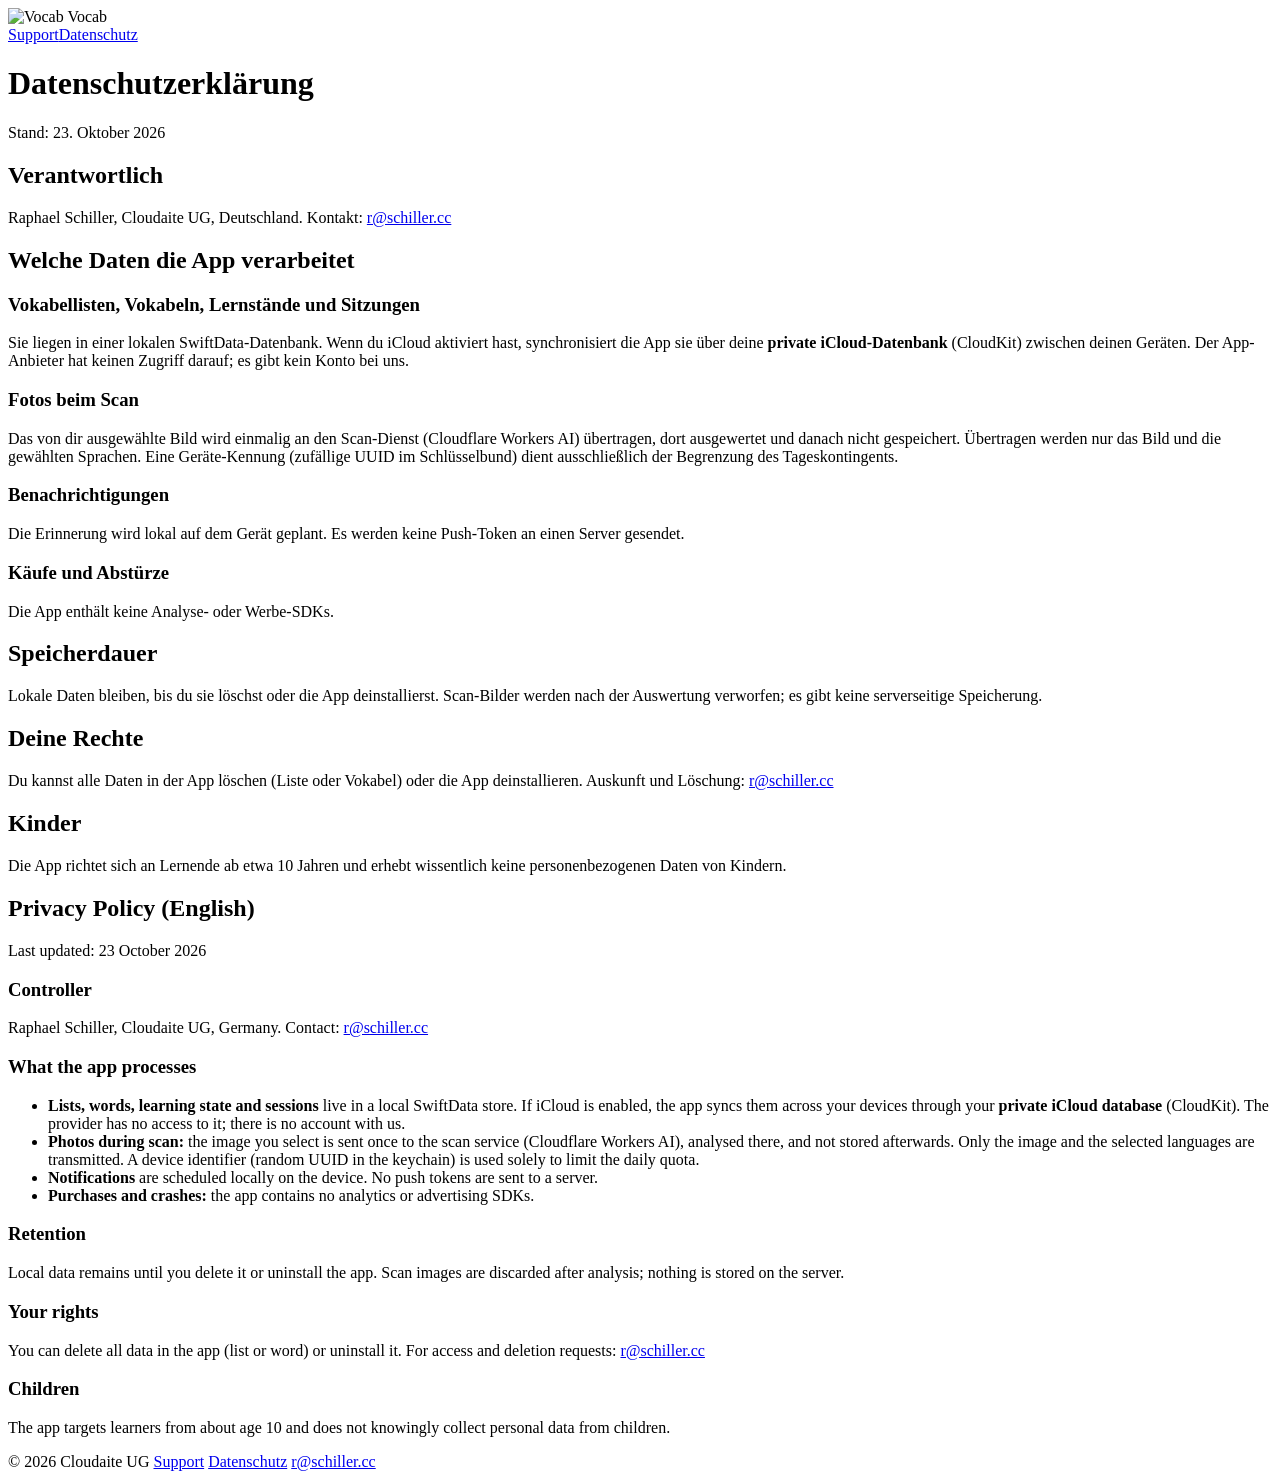
==== privacy/index.html @ ba5f67a6 "Support- und Datenschutzseiten fuer Vocab" ====
<!doctype html>
<html lang="de">
<head>
<meta charset="utf-8">
<meta name="viewport" content="width=device-width,initial-scale=1">
<title>Datenschutz - Vocab</title>
<meta name="description" content="Datenschutzerklärung der Vokabeltrainer-App Vocab.">
<link rel="icon" href="/vocab-site/assets/logo.png">
<link rel="stylesheet" href="/vocab-site/assets/style.css">
</head>
<body><div class="wrap">
<header class="site">
  <img src="/vocab-site/assets/logo.png" alt="Vocab">
  <span class="brand">Vocab</span>
  <nav><a href="/vocab-site/support/">Support</a><a href="/vocab-site/privacy/">Datenschutz</a></nav>
</header>

<h1>Datenschutzerklärung</h1>
<p class="lead">Stand: 23. Oktober 2026</p>

<h2>Verantwortlich</h2>
<p>Raphael Schiller, Cloudaite UG, Deutschland. Kontakt: <a href="mailto:r@schiller.cc">r@schiller.cc</a></p>

<h2>Welche Daten die App verarbeitet</h2>
<div class="card">
  <h3>Vokabellisten, Vokabeln, Lernstände und Sitzungen</h3>
  <p>Sie liegen in einer lokalen SwiftData-Datenbank. Wenn du iCloud aktiviert hast, synchronisiert die App sie über deine <strong>private iCloud-Datenbank</strong> (CloudKit) zwischen deinen Geräten. Der App-Anbieter hat keinen Zugriff darauf; es gibt kein Konto bei uns.</p>
</div>
<div class="card">
  <h3>Fotos beim Scan</h3>
  <p>Das von dir ausgewählte Bild wird einmalig an den Scan-Dienst (Cloudflare Workers AI) übertragen, dort ausgewertet und danach nicht gespeichert. Übertragen werden nur das Bild und die gewählten Sprachen. Eine Geräte-Kennung (zufällige UUID im Schlüsselbund) dient ausschließlich der Begrenzung des Tageskontingents.</p>
</div>
<div class="card">
  <h3>Benachrichtigungen</h3>
  <p>Die Erinnerung wird lokal auf dem Gerät geplant. Es werden keine Push-Token an einen Server gesendet.</p>
</div>
<div class="card">
  <h3>Käufe und Abstürze</h3>
  <p>Die App enthält keine Analyse- oder Werbe-SDKs.</p>
</div>

<h2>Speicherdauer</h2>
<p>Lokale Daten bleiben, bis du sie löschst oder die App deinstallierst. Scan-Bilder werden nach der Auswertung verworfen; es gibt keine serverseitige Speicherung.</p>

<h2>Deine Rechte</h2>
<p>Du kannst alle Daten in der App löschen (Liste oder Vokabel) oder die App deinstallieren. Auskunft und Löschung: <a href="mailto:r@schiller.cc">r@schiller.cc</a></p>

<h2>Kinder</h2>
<p>Die App richtet sich an Lernende ab etwa 10 Jahren und erhebt wissentlich keine personenbezogenen Daten von Kindern.</p>

<div class="en">
<h2>Privacy Policy (English)</h2>
<p class="lead">Last updated: 23 October 2026</p>
<h3>Controller</h3>
<p>Raphael Schiller, Cloudaite UG, Germany. Contact: <a href="mailto:r@schiller.cc">r@schiller.cc</a></p>
<h3>What the app processes</h3>
<ul>
  <li><strong>Lists, words, learning state and sessions</strong> live in a local SwiftData store. If iCloud is enabled, the app syncs them across your devices through your <strong>private iCloud database</strong> (CloudKit). The provider has no access to it; there is no account with us.</li>
  <li><strong>Photos during scan:</strong> the image you select is sent once to the scan service (Cloudflare Workers AI), analysed there, and not stored afterwards. Only the image and the selected languages are transmitted. A device identifier (random UUID in the keychain) is used solely to limit the daily quota.</li>
  <li><strong>Notifications</strong> are scheduled locally on the device. No push tokens are sent to a server.</li>
  <li><strong>Purchases and crashes:</strong> the app contains no analytics or advertising SDKs.</li>
</ul>
<h3>Retention</h3>
<p>Local data remains until you delete it or uninstall the app. Scan images are discarded after analysis; nothing is stored on the server.</p>
<h3>Your rights</h3>
<p>You can delete all data in the app (list or word) or uninstall it. For access and deletion requests: <a href="mailto:r@schiller.cc">r@schiller.cc</a></p>
<h3>Children</h3>
<p>The app targets learners from about age 10 and does not knowingly collect personal data from children.</p>
</div>
<footer class="site">
  <span>&copy; 2026 Cloudaite UG</span>
  <a href="/vocab-site/support/">Support</a>
  <a href="/vocab-site/privacy/">Datenschutz</a>
  <a href="mailto:r@schiller.cc">r@schiller.cc</a>
</footer>
</div></body></html>
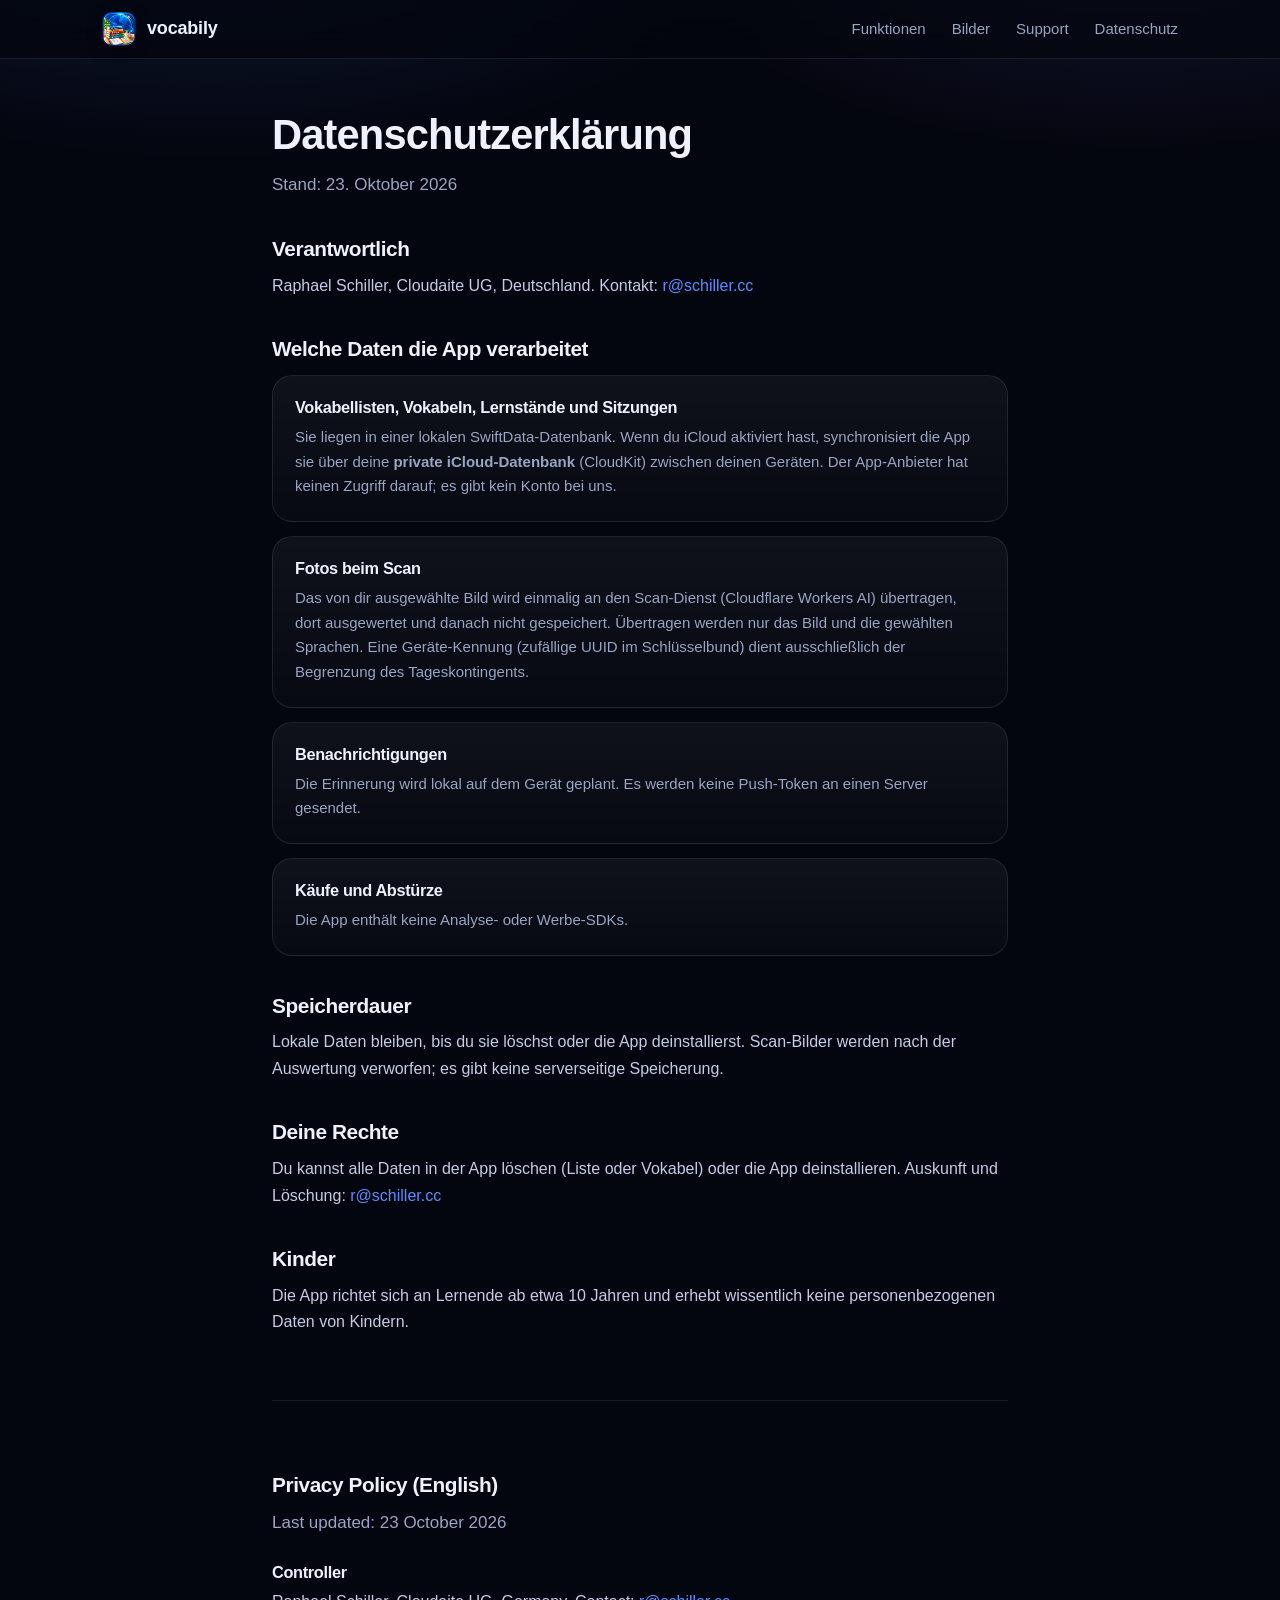
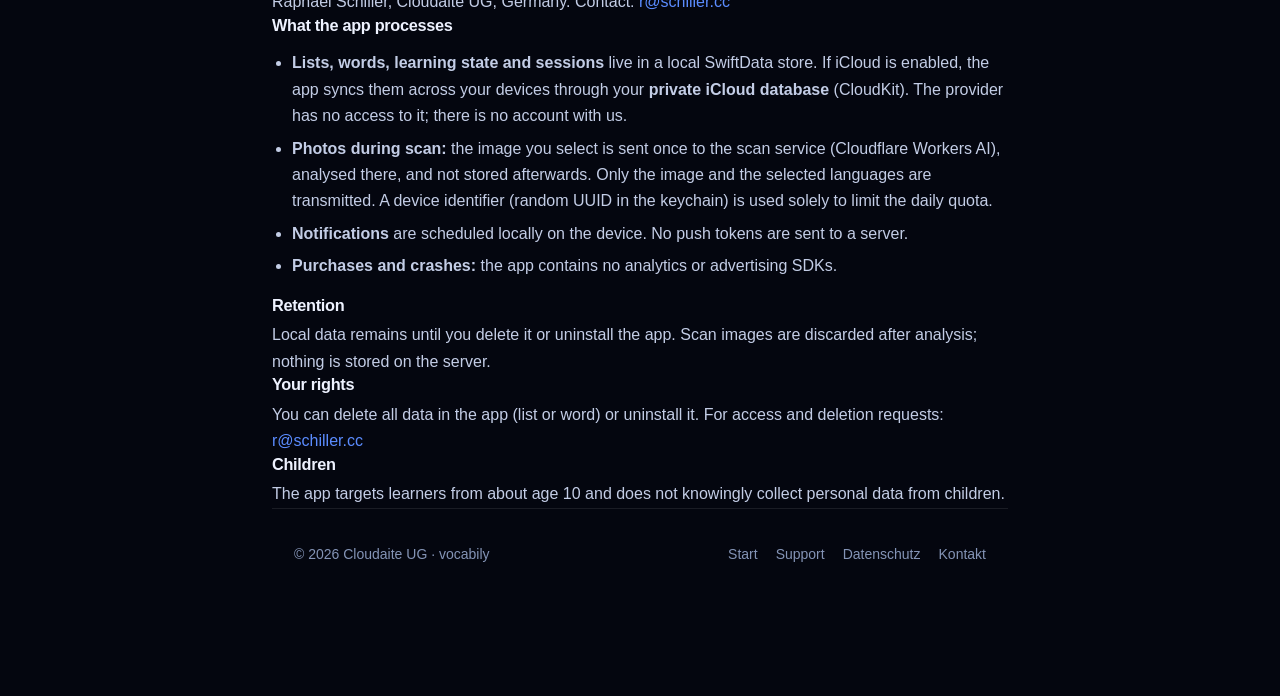
==== commit b6397e02: "Landingpage fuer vocabily - Neue Startseite: dunkles Design, Hero mit App-Mockup, Funktions- und   A" ====
--- a/privacy/index.html
+++ b/privacy/index.html
@@ -3,17 +3,29 @@
 <head>
 <meta charset="utf-8">
 <meta name="viewport" content="width=device-width,initial-scale=1">
-<title>Datenschutz - Vocab</title>
-<meta name="description" content="Datenschutzerklärung der Vokabeltrainer-App Vocab.">
-<link rel="icon" href="/vocab-site/assets/logo.png">
-<link rel="stylesheet" href="/vocab-site/assets/style.css">
+<title>Datenschutz — vocabily</title>
+<meta name="description" content="Datenschutzerklärung der Vokabeltrainer-App vocabily.">
+<meta name="theme-color" content="#04060f">
+<link rel="icon" href="../assets/favicon-32.png" sizes="32x32">
+<link rel="apple-touch-icon" href="../assets/apple-touch-icon.png">
+<link rel="stylesheet" href="../assets/site.css">
 </head>
-<body><div class="wrap">
-<header class="site">
-  <img src="/vocab-site/assets/logo.png" alt="Vocab">
-  <span class="brand">Vocab</span>
-  <nav><a href="/vocab-site/support/">Support</a><a href="/vocab-site/privacy/">Datenschutz</a></nav>
+<body>
+<header class="nav">
+  <div class="nav-inner">
+    <a class="brand" href="../">
+      <img src="../assets/icon-512.webp" alt="" width="34" height="34">
+      <span>vocabily</span>
+    </a>
+    <nav>
+      <a href="../#funktionen" class="hide-sm">Funktionen</a>
+      <a href="../#bilder" class="hide-sm">Bilder</a>
+      <a href="../support/">Support</a>
+      <a href="./">Datenschutz</a>
+    </nav>
+  </div>
 </header>
+<div class="wrap-doc">
 
 <h1>Datenschutzerklärung</h1>
 <p class="lead">Stand: 23. Oktober 2026</p>
@@ -68,9 +80,14 @@
 <p>The app targets learners from about age 10 and does not knowingly collect personal data from children.</p>
 </div>
 <footer class="site">
-  <span>&copy; 2026 Cloudaite UG</span>
-  <a href="/vocab-site/support/">Support</a>
-  <a href="/vocab-site/privacy/">Datenschutz</a>
-  <a href="mailto:r@schiller.cc">r@schiller.cc</a>
+  <div class="wrap foot">
+    <span>&copy; 2026 Cloudaite UG · vocabily</span>
+    <nav>
+      <a href="../">Start</a>
+      <a href="../support/">Support</a>
+      <a href="./">Datenschutz</a>
+      <a href="mailto:r@schiller.cc">Kontakt</a>
+    </nav>
+  </div>
 </footer>
 </div></body></html>
--- a/assets/site.css
+++ b/assets/site.css
@@ -0,0 +1,307 @@
+/* vocabily — Site-Styles
+   Dunkles Grundthema, Markenfarben aus dem App-Icon (Navy + Creme).
+   Keine externen Fonts, keine Tracker. */
+
+:root{
+  --bg:#04060f;
+  --bg-soft:#080d1e;
+  --ink:#eef2ff;
+  --muted:#98a5c3;
+  --faint:#8494b6;
+  --line:rgba(255,255,255,.09);
+  --line-strong:rgba(255,255,255,.16);
+  --card:rgba(255,255,255,.035);
+  --cream:#fdf3e9;
+  --blue:#5b8cff;
+  --violet:#9a86ff;
+  --radius:20px;
+  --wrap:1120px;
+  --shadow:0 30px 90px rgba(3,8,25,.75);
+}
+
+*,*::before,*::after{box-sizing:border-box}
+html{-webkit-text-size-adjust:100%;scroll-behavior:smooth}
+body{
+  margin:0;
+  background:var(--bg);
+  color:var(--ink);
+  font:16px/1.65 -apple-system,BlinkMacSystemFont,"Segoe UI",Roboto,Helvetica,Arial,sans-serif;
+  -webkit-font-smoothing:antialiased;
+  overflow-x:hidden;
+}
+body::before{
+  content:"";
+  position:fixed;inset:-20% -10% auto;height:900px;
+  background:
+    radial-gradient(60% 55% at 22% 0%,rgba(91,140,255,.20),transparent 70%),
+    radial-gradient(50% 45% at 82% 6%,rgba(154,134,255,.16),transparent 70%);
+  pointer-events:none;z-index:0;
+}
+img{max-width:100%;display:block}
+a{color:var(--blue);text-decoration:none}
+a:hover{text-decoration:underline}
+h1,h2,h3{letter-spacing:-.02em;line-height:1.15;margin:0}
+p{margin:0}
+:focus-visible{outline:2px solid var(--blue);outline-offset:3px;border-radius:8px}
+
+.skip{position:absolute;left:-9999px;top:0;background:var(--cream);color:#0a1020;padding:10px 16px;border-radius:0 0 10px 0;z-index:100}
+.skip:focus{left:0}
+
+/* ---------- Navigation ---------- */
+.nav{
+  position:sticky;top:0;z-index:50;
+  backdrop-filter:blur(16px);-webkit-backdrop-filter:blur(16px);
+  background:rgba(4,6,15,.72);
+  border-bottom:1px solid var(--line);
+}
+.nav-inner{
+  max-width:var(--wrap);margin:0 auto;padding:12px 22px;
+  display:flex;align-items:center;gap:14px;
+}
+.brand{display:flex;align-items:center;gap:11px;font-weight:700;font-size:18px;letter-spacing:-.01em;color:var(--ink)}
+.brand:hover{text-decoration:none}
+.brand img{width:34px;height:34px;border-radius:9px;box-shadow:0 4px 14px rgba(0,0,0,.5)}
+.nav nav{margin-left:auto;display:flex;align-items:center;gap:26px;font-size:15px}
+.nav nav a{color:var(--muted)}
+.nav nav a:hover{color:var(--ink);text-decoration:none}
+.nav .cta{margin-left:8px}
+@media(max-width:820px){
+  .nav nav{gap:14px;font-size:14px}
+  .nav nav a.hide-sm{display:none}
+}
+@media(max-width:520px){
+  .nav-inner{padding:10px 16px;gap:10px}
+  .nav nav{gap:10px}
+  .nav .cta{padding:9px 13px;font-size:13.5px}
+  .brand{font-size:16.5px}
+  .brand img{width:30px;height:30px}
+}
+
+/* ---------- Buttons ---------- */
+.btn{
+  display:inline-flex;align-items:center;gap:9px;
+  padding:12px 20px;border-radius:999px;font-weight:600;font-size:15px;
+  border:1px solid var(--line-strong);color:var(--ink);
+  background:rgba(255,255,255,.04);
+  transition:transform .18s ease,border-color .18s ease,background .18s ease;
+  white-space:nowrap;
+}
+.btn:hover{text-decoration:none;transform:translateY(-1px);border-color:rgba(255,255,255,.3);background:rgba(255,255,255,.07)}
+.btn-primary{
+  background:linear-gradient(180deg,#fff8ef,#f3e3d0);
+  color:#101528;border-color:transparent;
+  box-shadow:0 12px 34px rgba(253,243,233,.18);
+}
+.btn-primary:hover{background:linear-gradient(180deg,#fff,#f7ead9);box-shadow:0 16px 40px rgba(253,243,233,.26)}
+.btn-ghost{background:transparent}
+.btn svg{width:17px;height:17px;flex:none}
+
+/* ---------- Layout ---------- */
+.wrap{max-width:var(--wrap);margin:0 auto;padding:0 22px;position:relative;z-index:1}
+.wrap-narrow{max-width:780px;margin:0 auto;padding:0 22px;position:relative;z-index:1}
+section{position:relative;z-index:1}
+.eyebrow{
+  display:inline-flex;align-items:center;gap:8px;
+  font-size:13px;font-weight:600;letter-spacing:.06em;text-transform:uppercase;
+  color:#c7d3ff;background:rgba(91,140,255,.10);
+  border:1px solid rgba(91,140,255,.25);
+  padding:6px 12px;border-radius:999px;margin-bottom:22px;
+}
+.eyebrow .dot{width:6px;height:6px;border-radius:50%;background:#6ef0a8;box-shadow:0 0 12px #6ef0a8}
+.section-head{max-width:680px;margin:0 0 44px}
+.section-head h2{font-size:clamp(1.7rem,3.4vw,2.6rem);margin-bottom:14px}
+.section-head p{color:var(--muted);font-size:17px}
+
+/* ---------- Hero ---------- */
+.hero{padding:84px 0 40px}
+.hero-grid{display:grid;grid-template-columns:1.05fr .95fr;gap:56px;align-items:center}
+.hero h1{
+  font-size:clamp(2.5rem,5.4vw,4.1rem);
+  line-height:1.03;letter-spacing:-.04em;margin-bottom:22px;
+}
+.hero h1 .grad{
+  background:linear-gradient(100deg,#fff 10%,#b9c9ff 55%,#8f7bff 95%);
+  -webkit-background-clip:text;background-clip:text;color:transparent;
+}
+.hero .lead{font-size:clamp(1.05rem,1.6vw,1.22rem);color:var(--muted);max-width:540px;margin-bottom:30px}
+.hero-actions{display:flex;gap:12px;flex-wrap:wrap;margin-bottom:26px}
+.badges{display:flex;gap:18px;flex-wrap:wrap;font-size:14px;color:var(--faint)}
+.badges span{display:inline-flex;align-items:center;gap:7px}
+.badges svg{width:15px;height:15px;opacity:.8}
+
+/* Telefon-Mockup */
+.hero-visual{position:relative;display:flex;justify-content:center}
+.phone{
+  position:relative;width:min(300px,74vw);
+  border-radius:46px;padding:9px;
+  background:linear-gradient(160deg,#39456b 0%,#111a33 45%,#0a1024 100%);
+  box-shadow:
+    0 50px 120px rgba(59,110,255,.28),
+    0 10px 30px rgba(0,0,0,.6),
+    inset 0 0 0 1px rgba(255,255,255,.14);
+}
+.phone::after{
+  content:"";position:absolute;inset:6px;border-radius:40px;
+  box-shadow:inset 0 0 0 1px rgba(255,255,255,.06);pointer-events:none;
+}
+.phone img{border-radius:38px;width:100%;height:auto}
+.float-card{
+  position:absolute;z-index:3;
+  display:flex;align-items:center;gap:10px;
+  background:rgba(12,19,38,.82);border:1px solid var(--line-strong);
+  backdrop-filter:blur(12px);-webkit-backdrop-filter:blur(12px);
+  border-radius:16px;padding:10px 14px;font-size:13px;color:var(--ink);
+  box-shadow:0 16px 40px rgba(0,0,0,.45);
+}
+.float-card b{display:block;font-size:14px;line-height:1.25}
+.float-card small{color:var(--faint);font-size:12px}
+.float-card .ico{
+  width:30px;height:30px;border-radius:9px;display:grid;place-items:center;
+  background:rgba(91,140,255,.16);color:#a8c2ff;font-size:15px;
+}
+.fc-1{top:12%;left:-6%}
+.fc-2{bottom:14%;right:-4%}
+@media(max-width:980px){
+  .hero{padding:56px 0 20px}
+  .hero-grid{grid-template-columns:1fr;gap:48px}
+  .hero .lead{margin-inline:auto}
+  .hero-copy{text-align:center}
+  .hero-actions,.badges{justify-content:center}
+  .eyebrow{margin-inline:auto}
+  .fc-1{left:-4%}
+  .fc-2{right:-2%}
+}
+
+/* ---------- Feature-Karten ---------- */
+.features{padding:76px 0}
+.grid-3{display:grid;grid-template-columns:repeat(auto-fit,minmax(268px,1fr));gap:16px}
+.card{
+  background:linear-gradient(180deg,rgba(255,255,255,.05),rgba(255,255,255,.02));
+  border:1px solid var(--line);border-radius:var(--radius);
+  padding:26px 24px;transition:transform .2s ease,border-color .2s ease,background .2s ease;
+}
+.card:hover{transform:translateY(-3px);border-color:rgba(140,170,255,.35);background:linear-gradient(180deg,rgba(255,255,255,.07),rgba(255,255,255,.025))}
+.card h3{font-size:17px;margin:16px 0 8px}
+.card p{color:var(--muted);font-size:15px}
+.card .ico-box{
+  width:42px;height:42px;border-radius:12px;display:grid;place-items:center;
+  background:linear-gradient(150deg,rgba(91,140,255,.28),rgba(154,134,255,.16));
+  border:1px solid rgba(140,170,255,.28);color:#cfdcff;
+}
+.card .ico-box svg{width:21px;height:21px}
+
+/* ---------- Schritte ---------- */
+.steps{padding:24px 0 80px}
+.step{
+  position:relative;padding:28px 24px 26px;border:1px solid var(--line);border-radius:var(--radius);
+  background:rgba(255,255,255,.025);overflow:hidden;
+}
+.step .num{
+  font-size:52px;font-weight:800;letter-spacing:-.05em;line-height:1;
+  background:linear-gradient(180deg,rgba(190,210,255,.55),rgba(190,210,255,.06));
+  -webkit-background-clip:text;background-clip:text;color:transparent;
+  margin-bottom:14px;
+}
+.step h3{font-size:17px;margin-bottom:8px}
+.step p{color:var(--muted);font-size:15px}
+
+/* ---------- Screenshots ---------- */
+.shots{padding:20px 0 84px}
+.shot-row{
+  display:grid;grid-auto-flow:column;grid-auto-columns:minmax(248px,1fr);
+  gap:18px;overflow-x:auto;padding:6px 4px 22px;
+  scroll-snap-type:x mandatory;scrollbar-width:thin;
+}
+.shot-row::-webkit-scrollbar{height:8px}
+.shot-row::-webkit-scrollbar-thumb{background:rgba(255,255,255,.14);border-radius:99px}
+.shot{scroll-snap-align:center;text-align:center}
+.shot .frame{
+  border-radius:26px;padding:6px;border:1px solid var(--line-strong);
+  background:linear-gradient(170deg,#28324f,#0b1226);
+  box-shadow:0 20px 50px rgba(0,0,0,.5);
+}
+.shot img{border-radius:21px}
+.shot figcaption{margin-top:12px;font-size:13.5px;color:var(--faint)}
+@media(min-width:1000px){
+  .shot-row{grid-auto-flow:row;grid-template-columns:repeat(3,1fr);overflow:visible;padding-bottom:6px}
+  .shot.ext{display:none}
+}
+
+/* ---------- Datenschutz-Band ---------- */
+.privacy-band{padding:20px 0 84px}
+.band{
+  position:relative;border-radius:26px;padding:44px 40px;overflow:hidden;
+  border:1px solid rgba(140,170,255,.22);
+  background:
+    radial-gradient(70% 140% at 12% 0%,rgba(91,140,255,.16),transparent 60%),
+    linear-gradient(180deg,rgba(255,255,255,.04),rgba(255,255,255,.015));
+}
+.band h2{font-size:clamp(1.5rem,2.8vw,2.1rem);margin-bottom:14px}
+.band p{color:var(--muted);max-width:640px}
+.band ul{list-style:none;padding:0;margin:24px 0 0;display:grid;grid-template-columns:repeat(auto-fit,minmax(230px,1fr));gap:14px}
+.band li{display:flex;gap:10px;align-items:flex-start;font-size:15px;color:#cbd5ee}
+.band li svg{width:18px;height:18px;flex:none;margin-top:3px;color:#6ef0a8}
+@media(max-width:600px){.band{padding:30px 22px}}
+
+/* ---------- FAQ ---------- */
+.faq-block{padding:0 0 90px}
+details.faq{
+  border:1px solid var(--line);border-radius:16px;background:rgba(255,255,255,.025);
+  padding:0 20px;margin-bottom:10px;transition:border-color .2s ease;
+}
+details.faq[open]{border-color:rgba(140,170,255,.32);background:rgba(91,140,255,.06)}
+details.faq summary{
+  cursor:pointer;list-style:none;padding:18px 34px 18px 0;position:relative;
+  font-weight:600;font-size:16px;color:var(--ink);
+}
+details.faq summary::-webkit-details-marker{display:none}
+details.faq summary::after{
+  content:"+";position:absolute;right:4px;top:50%;transform:translateY(-50%);
+  font-size:22px;font-weight:400;color:var(--faint);transition:transform .2s ease,color .2s ease;
+}
+details.faq[open] summary::after{content:"–";color:var(--blue)}
+details.faq .answer{padding:0 0 18px;color:var(--muted);font-size:15.5px;max-width:70ch}
+
+/* ---------- Abschluss-CTA ---------- */
+.final{padding:0 0 100px;text-align:center}
+.final h2{font-size:clamp(1.8rem,3.6vw,2.7rem);margin-bottom:14px}
+.final p{color:var(--muted);margin-bottom:28px}
+
+/* ---------- Footer ---------- */
+footer.site{
+  border-top:1px solid var(--line);padding:34px 0 46px;color:var(--faint);font-size:14px;
+  position:relative;z-index:1;
+}
+footer.site .foot{display:flex;gap:18px;flex-wrap:wrap;align-items:center;justify-content:space-between}
+footer.site nav{display:flex;gap:18px;flex-wrap:wrap}
+footer.site a{color:var(--faint)}
+footer.site a:hover{color:var(--ink)}
+
+/* ---------- Unterseiten (Support, Datenschutz) ---------- */
+.wrap-doc{max-width:780px;margin:0 auto;padding:52px 22px 84px;position:relative;z-index:1}
+.wrap-doc h1{font-size:clamp(1.9rem,4vw,2.6rem);margin-bottom:12px}
+.wrap-doc h2{font-size:1.3rem;margin:38px 0 12px}
+.wrap-doc h3{font-size:1.02rem;margin:0 0 8px}
+.wrap-doc p.lead{color:var(--muted);font-size:17px;margin-bottom:26px}
+.wrap-doc p{color:#c3cde6}
+.wrap-doc ul{padding-left:20px;color:#c3cde6}
+.wrap-doc li{margin:6px 0}
+.wrap-doc .card{margin:14px 0;padding:22px}
+.wrap-doc .card p{color:var(--muted);font-size:15px}
+.wrap-doc .faq{border:0;border-top:1px solid var(--line);border-radius:0;background:none;padding:0;margin:22px 0 0}
+.wrap-doc .faq:first-of-type{border-top:0;margin-top:8px}
+.wrap-doc .faq h3{font-size:16px;margin:18px 0 6px}
+.wrap-doc .faq p{color:var(--muted);font-size:15px;margin:0 0 18px}
+.wrap-doc .en{margin-top:64px;padding-top:34px;border-top:1px solid var(--line)}
+.wrap-doc .muted{color:var(--faint)}
+.pill{display:inline-block;background:rgba(91,140,255,.12);color:#bcd0ff;border:1px solid rgba(91,140,255,.25);font-size:13px;font-weight:600;padding:4px 11px;border-radius:999px;margin-bottom:14px}
+
+/* ---------- Reveal-Animation ---------- */
+@media (prefers-reduced-motion:no-preference){
+  .reveal{opacity:0;transform:translateY(16px);transition:opacity .6s ease,transform .6s ease}
+  .reveal.in{opacity:1;transform:none}
+}
+@media (prefers-reduced-motion:reduce){
+  html{scroll-behavior:auto}
+  *{transition:none!important;animation:none!important}
+}
